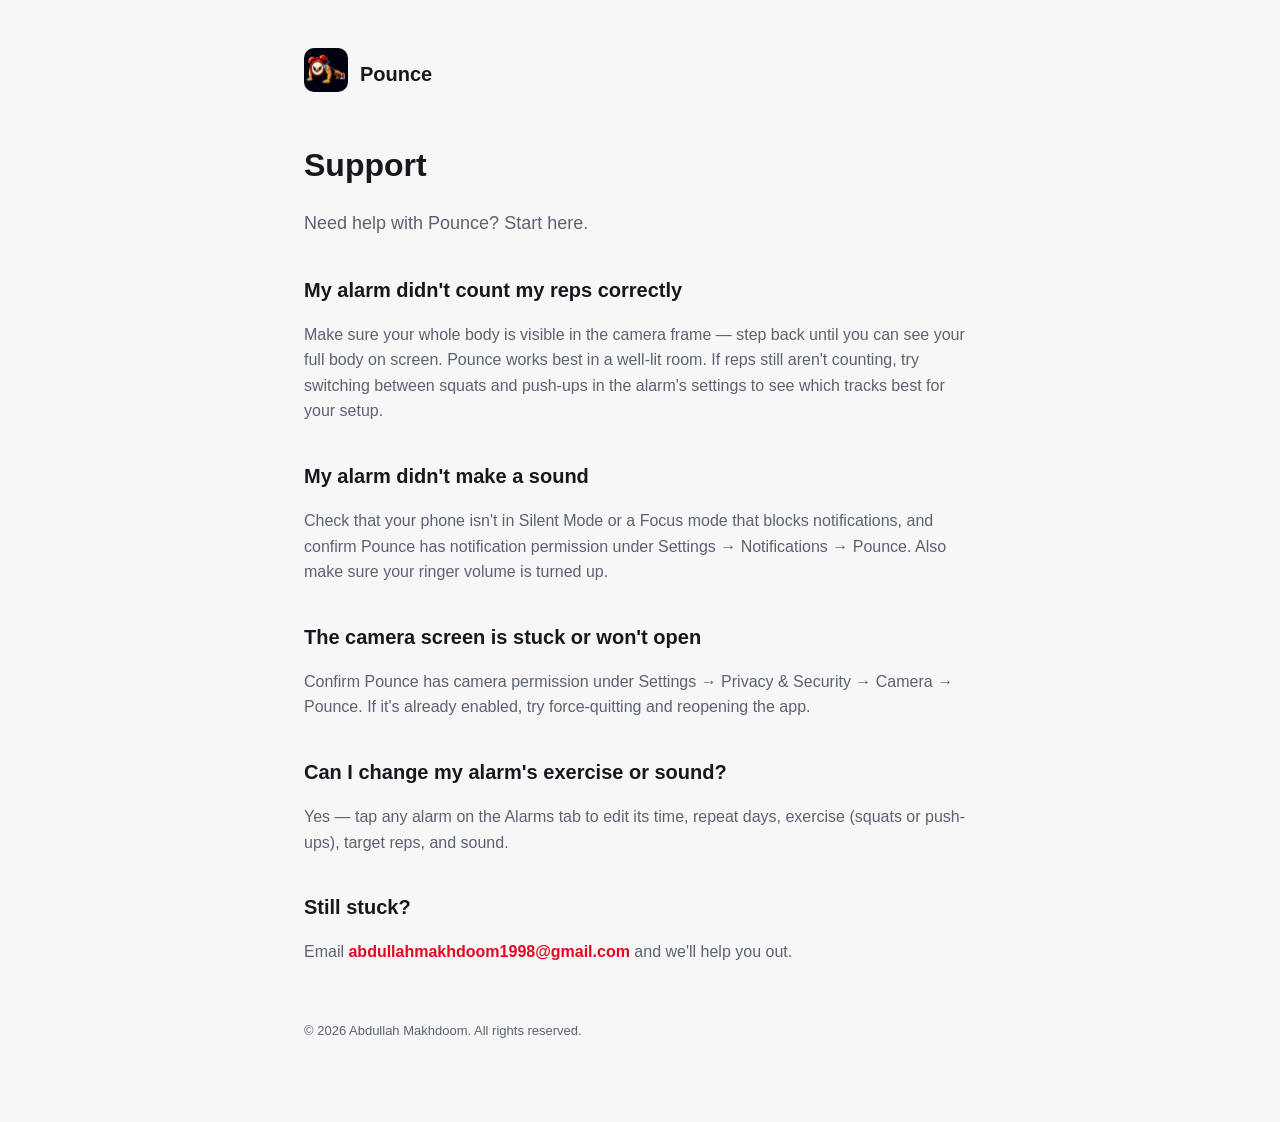
==== support.html @ 71277dae "Add Pounce support, privacy policy, and landing pages" ====
<!doctype html>
<html lang="en">
<head>
  <meta charset="utf-8">
  <meta name="viewport" content="width=device-width, initial-scale=1">
  <title>Support — Pounce</title>
  <link rel="icon" href="icon.png">
  <link rel="stylesheet" href="style.css">
</head>
<body>
  <div class="wrap">
    <div class="top-nav">
      <a href="index.html"><img src="icon.png" alt="Pounce icon"></a>
      <a href="index.html" class="brand">Pounce</a>
    </div>

    <h1>Support</h1>
    <p class="tagline">Need help with Pounce? Start here.</p>

    <h2>My alarm didn't count my reps correctly</h2>
    <p>Make sure your whole body is visible in the camera frame — step back until you can see your full body on screen. Pounce works best in a well-lit room. If reps still aren't counting, try switching between squats and push-ups in the alarm's settings to see which tracks best for your setup.</p>

    <h2>My alarm didn't make a sound</h2>
    <p>Check that your phone isn't in Silent Mode or a Focus mode that blocks notifications, and confirm Pounce has notification permission under Settings &rarr; Notifications &rarr; Pounce. Also make sure your ringer volume is turned up.</p>

    <h2>The camera screen is stuck or won't open</h2>
    <p>Confirm Pounce has camera permission under Settings &rarr; Privacy &amp; Security &rarr; Camera &rarr; Pounce. If it's already enabled, try force-quitting and reopening the app.</p>

    <h2>Can I change my alarm's exercise or sound?</h2>
    <p>Yes — tap any alarm on the Alarms tab to edit its time, repeat days, exercise (squats or push-ups), target reps, and sound.</p>

    <h2>Still stuck?</h2>
    <p>Email <a class="link" href="mailto:abdullahmakhdoom1998@gmail.com">abdullahmakhdoom1998@gmail.com</a> and we'll help you out.</p>

    <footer>&copy; 2026 Abdullah Makhdoom. All rights reserved.</footer>
  </div>
</body>
</html>
---- style.css ----
:root {
  --red: #e40622;
  --blue: #02a8ee;
  --ink: #16181d;
  --muted: #5b6270;
  --bg: #f7f7f8;
}

* { box-sizing: border-box; }

body {
  margin: 0;
  font-family: -apple-system, BlinkMacSystemFont, "Segoe UI", Roboto, Helvetica, Arial, sans-serif;
  color: var(--ink);
  background: var(--bg);
  line-height: 1.6;
}

.wrap {
  max-width: 720px;
  margin: 0 auto;
  padding: 48px 24px 80px;
}

.top-nav {
  display: flex;
  align-items: center;
  gap: 12px;
  margin-bottom: 40px;
}

.top-nav img {
  width: 44px;
  height: 44px;
  border-radius: 10px;
}

.top-nav .brand {
  font-weight: 800;
  font-size: 20px;
}

.top-nav a {
  color: var(--ink);
  text-decoration: none;
}

h1 {
  font-size: 32px;
  font-weight: 800;
  margin: 0 0 8px;
}

h2 {
  font-size: 20px;
  font-weight: 700;
  margin: 36px 0 8px;
}

p, li {
  color: var(--muted);
  font-size: 16px;
}

.updated {
  color: var(--muted);
  font-size: 14px;
  margin-bottom: 32px;
}

a.link {
  color: var(--red);
  font-weight: 600;
  text-decoration: none;
}

a.link:hover { text-decoration: underline; }

.tagline {
  font-size: 18px;
  color: var(--muted);
  margin-bottom: 32px;
}

.card-row {
  display: flex;
  gap: 12px;
  flex-wrap: wrap;
  margin-top: 32px;
}

.card {
  flex: 1;
  min-width: 200px;
  background: white;
  border-radius: 16px;
  padding: 20px;
  text-decoration: none;
  color: var(--ink);
  box-shadow: 0 1px 3px rgba(0,0,0,0.08);
}

.card strong {
  display: block;
  font-size: 17px;
  margin-bottom: 4px;
}

.card span {
  color: var(--muted);
  font-size: 14px;
}

.pill {
  display: inline-block;
  background: var(--blue);
  color: white;
  font-size: 13px;
  font-weight: 700;
  padding: 4px 12px;
  border-radius: 999px;
  margin-bottom: 16px;
}

footer {
  margin-top: 56px;
  color: var(--muted);
  font-size: 13px;
}
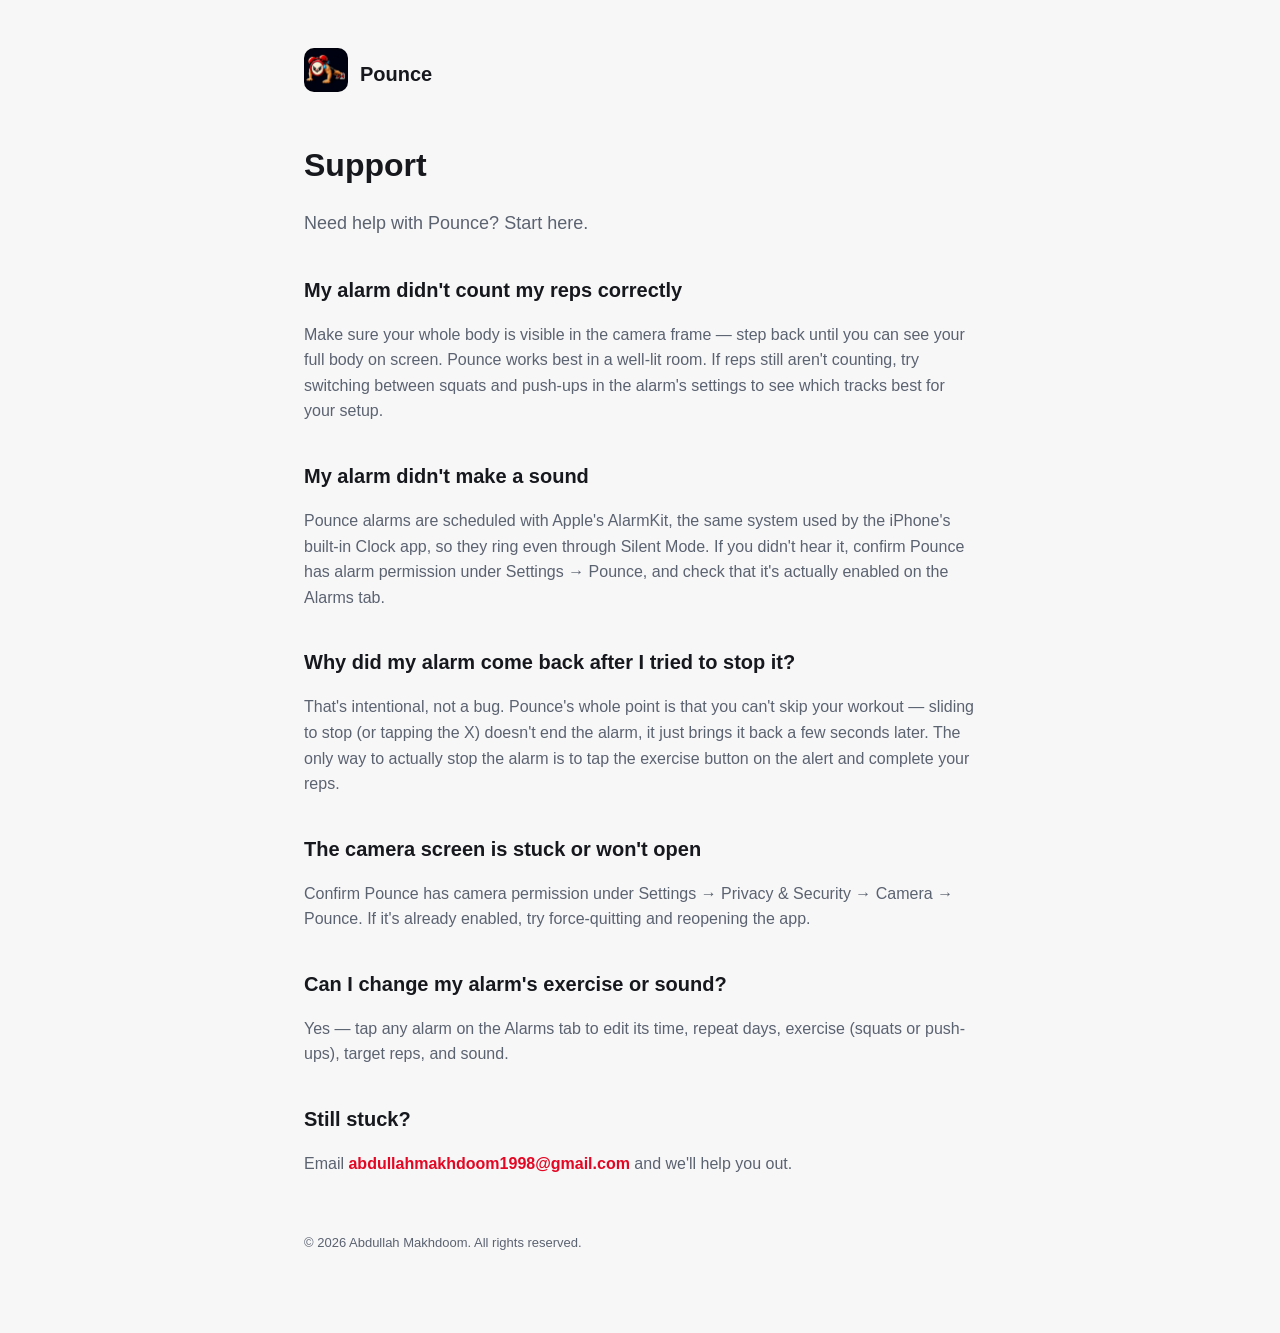
==== commit a401878c: "Update support FAQ for AlarmKit alarms Alarms now ring through Silent Mode via AlarmKit, so drop the" ====
--- a/support.html
+++ b/support.html
@@ -21,7 +21,10 @@
     <p>Make sure your whole body is visible in the camera frame — step back until you can see your full body on screen. Pounce works best in a well-lit room. If reps still aren't counting, try switching between squats and push-ups in the alarm's settings to see which tracks best for your setup.</p>
 
     <h2>My alarm didn't make a sound</h2>
-    <p>Check that your phone isn't in Silent Mode or a Focus mode that blocks notifications, and confirm Pounce has notification permission under Settings &rarr; Notifications &rarr; Pounce. Also make sure your ringer volume is turned up.</p>
+    <p>Pounce alarms are scheduled with Apple's AlarmKit, the same system used by the iPhone's built-in Clock app, so they ring even through Silent Mode. If you didn't hear it, confirm Pounce has alarm permission under Settings &rarr; Pounce, and check that it's actually enabled on the Alarms tab.</p>
+
+    <h2>Why did my alarm come back after I tried to stop it?</h2>
+    <p>That's intentional, not a bug. Pounce's whole point is that you can't skip your workout — sliding to stop (or tapping the X) doesn't end the alarm, it just brings it back a few seconds later. The only way to actually stop the alarm is to tap the exercise button on the alert and complete your reps.</p>
 
     <h2>The camera screen is stuck or won't open</h2>
     <p>Confirm Pounce has camera permission under Settings &rarr; Privacy &amp; Security &rarr; Camera &rarr; Pounce. If it's already enabled, try force-quitting and reopening the app.</p>
